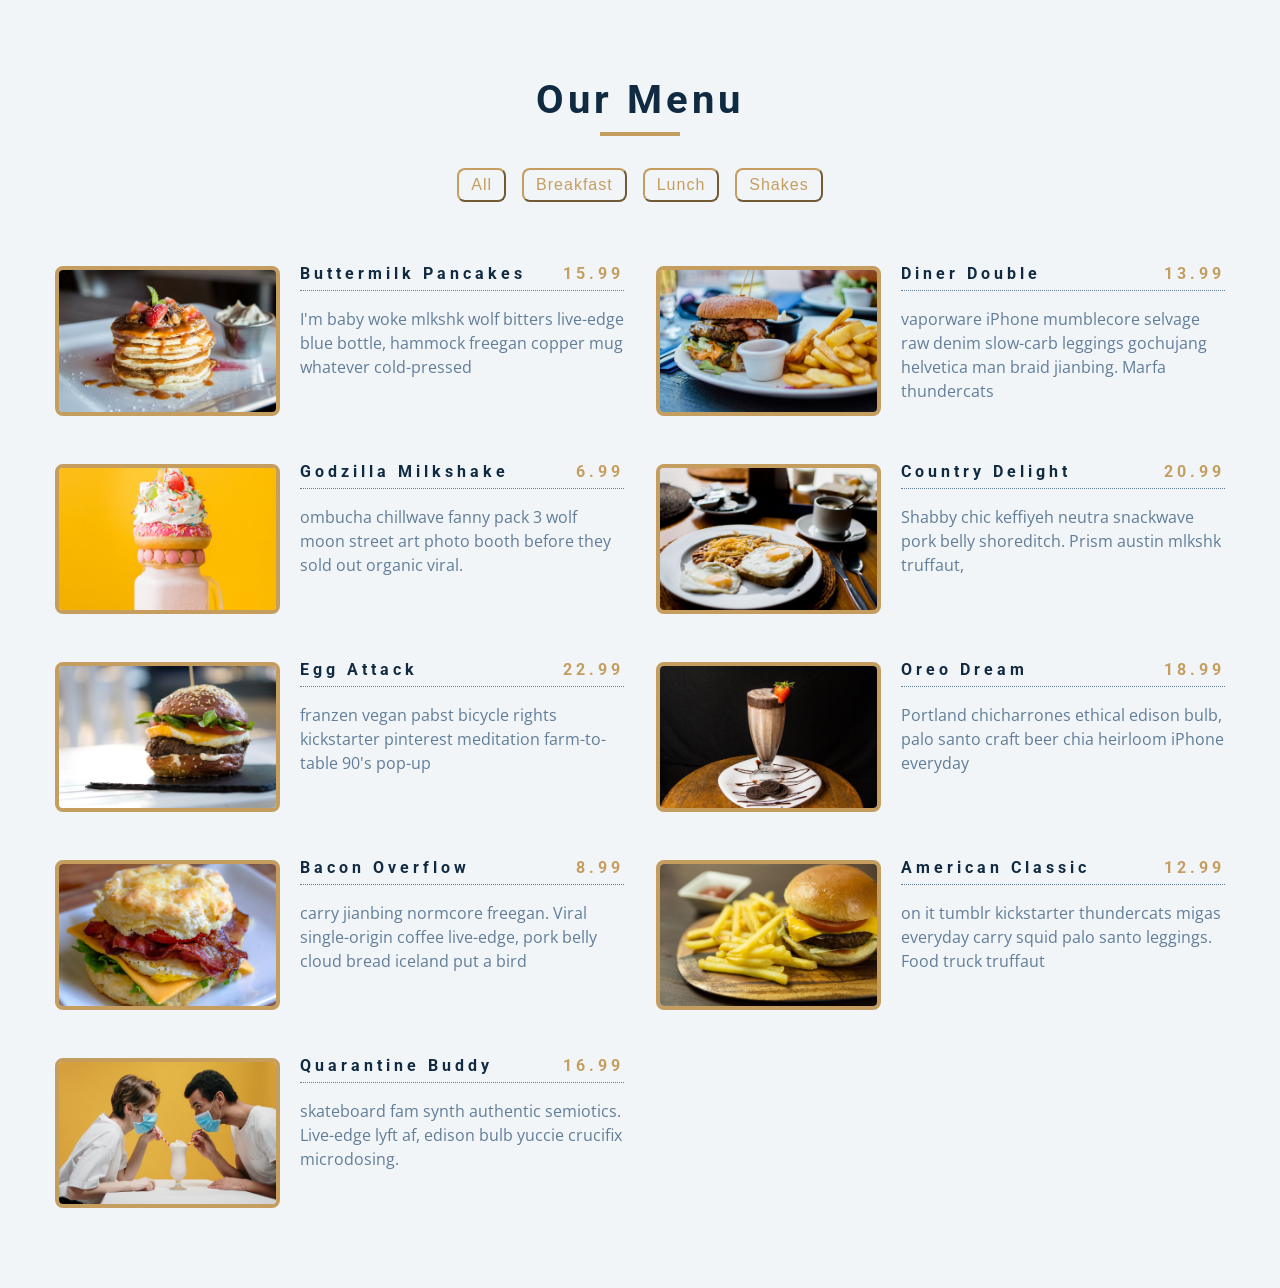
==== Resturant Menu Website/index.html @ f94ef47d "resturant menu completed" ====
<!DOCTYPE html>
<html lang="en">
  <head>
    <meta charset="UTF-8" />
    <meta name="viewport" content="width=device-width, initial-scale=1.0" />
    <title>Starter</title>
    <!-- font-awesome -->
    <link
      rel="stylesheet"
      href="https://cdnjs.cloudflare.com/ajax/libs/font-awesome/5.14.0/css/all.min.css"
    />
    <!-- styles -->
    <link rel="stylesheet" href="styles.css" />
  </head>
  <body>
    <section class="menu">
      <!-- title -->
      <div class="title">
        <h2>our menu</h2>
        <div class="underline"></div>
      </div>
      <!-- filter menu -->
      <div class="btn-container">
        <button class="filter-btn" type="button" data-id="all">all</button>
        <button class="filter-btn" type="button" data-id="breakfast">breakfast</button>
        <button class="filter-btn" type="button" data-id="lunch">lunch</button>
        <button class="filter-btn" type="button" data-id="shakes">shakes</button>
      </div>
      <!-- menu items -->
      <div class="section-center">
        <!-- single item -->
        <article class="menu-item">
          <img src="./menu-item.jpeg" class="photo" alt="menu item">
          <div class="item-info">
            <header>
              <h4 class="item-title">buttermilk pancakes</h4>
              <h4 class="price">$15</h4>
            </header>
            <p class="item-text">Lorem ipsum dolor sit, amet consectetur adipisicing elit. 
              Accusantium aspernatur officia illum molestias delectus alias.
            </p>
          </div>
        </article>
      <!-- end of single item -->
      </div>
    </section>
    <!-- javascript -->
    <script src="app.js"></script>
  </body>
</html>
---- Resturant Menu Website/styles.css ----
/*
=============== 
Fonts
===============
*/
@import url("https://fonts.googleapis.com/css?family=Open+Sans|Roboto:400,700&display=swap");

/*
=============== 
Variables
===============
*/

:root {
  /* dark shades of primary color*/
  --clr-primary-1: hsl(205, 86%, 17%);
  --clr-primary-2: hsl(205, 77%, 27%);
  --clr-primary-3: hsl(205, 72%, 37%);
  --clr-primary-4: hsl(205, 63%, 48%);
  /* primary/main color */
  --clr-primary-5: #49a6e9;
  /* lighter shades of primary color */
  --clr-primary-6: hsl(205, 89%, 70%);
  --clr-primary-7: hsl(205, 90%, 76%);
  --clr-primary-8: hsl(205, 86%, 81%);
  --clr-primary-9: hsl(205, 90%, 88%);
  --clr-primary-10: hsl(205, 100%, 96%);
  /* darkest grey - used for headings */
  --clr-grey-1: hsl(209, 61%, 16%);
  --clr-grey-2: hsl(211, 39%, 23%);
  --clr-grey-3: hsl(209, 34%, 30%);
  --clr-grey-4: hsl(209, 28%, 39%);
  /* grey used for paragraphs */
  --clr-grey-5: hsl(210, 22%, 49%);
  --clr-grey-6: hsl(209, 23%, 60%);
  --clr-grey-7: hsl(211, 27%, 70%);
  --clr-grey-8: hsl(210, 31%, 80%);
  --clr-grey-9: hsl(212, 33%, 89%);
  --clr-grey-10: hsl(210, 36%, 96%);
  --clr-white: #fff;
  --clr-red-dark: hsl(360, 67%, 44%);
  --clr-red-light: hsl(360, 71%, 66%);
  --clr-green-dark: hsl(125, 67%, 44%);
  --clr-green-light: hsl(125, 71%, 66%);
  --clr-gold: #c59d5f;
  --clr-black: #222;
  --ff-primary: "Roboto", sans-serif;
  --ff-secondary: "Open Sans", sans-serif;
  --transition: all 0.3s linear;
  --spacing: 0.25rem;
  --radius: 0.5rem;
  --light-shadow: 0 5px 15px rgba(0, 0, 0, 0.1);
  --dark-shadow: 0 5px 15px rgba(0, 0, 0, 0.2);
  --max-width: 1170px;
  --fixed-width: 620px;
}
/*
=============== 
Global Styles
===============
*/

*,
::after,
::before {
  margin: 0;
  padding: 0;
  box-sizing: border-box;
}
body {
  font-family: var(--ff-secondary);
  background: var(--clr-grey-10);
  color: var(--clr-grey-1);
  line-height: 1.5;
  font-size: 0.875rem;
}
ul {
  list-style-type: none;
}
a {
  text-decoration: none;
}
img:not(.logo) {
  width: 100%;
}
img {
  display: block;
}

h1,
h2,
h3,
h4 {
  letter-spacing: var(--spacing);
  text-transform: capitalize;
  line-height: 1.25;
  margin-bottom: 0.75rem;
  font-family: var(--ff-primary);
}
h1 {
  font-size: 3rem;
}
h2 {
  font-size: 2rem;
}
h3 {
  font-size: 1.25rem;
}
h4 {
  font-size: 0.875rem;
}
p {
  margin-bottom: 1.25rem;
  color: var(--clr-grey-5);
}
@media screen and (min-width: 800px) {
  h1 {
    font-size: 4rem;
  }
  h2 {
    font-size: 2.5rem;
  }
  h3 {
    font-size: 1.75rem;
  }
  h4 {
    font-size: 1rem;
  }
  body {
    font-size: 1rem;
  }
  h1,
  h2,
  h3,
  h4 {
    line-height: 1;
  }
}
/*  global classes */

.btn {
  text-transform: uppercase;
  background: transparent;
  color: var(--clr-black);
  padding: 0.375rem 0.75rem;
  letter-spacing: var(--spacing);
  display: inline-block;
  transition: var(--transition);
  font-size: 0.875rem;
  border: 2px solid var(--clr-black);
  cursor: pointer;
  box-shadow: 0 1px 3px rgba(0, 0, 0, 0.2);
  border-radius: var(--radius);
}
.btn:hover {
  color: var(--clr-white);
  background: var(--clr-black);
}
/* section */
.section {
  padding: 5rem 0;
}

main {
  min-height: 100vh;
  display: grid;
  place-items: center;
}
/*
=============== 
Menu
===============
*/

.menu {
  padding: 5rem 0;
}
.title {
  text-align: center;
  margin-bottom: 2rem;
}
.underline {
  width: 5rem;
  height: 0.25rem;
  background: var(--clr-gold);
  margin-left: auto;
  margin-right: auto;
}
.btn-container {
  margin-bottom: 4rem;
  display: flex;
  justify-content: center;
}
.filter-btn {
  background: transparent;
  border-color: var(--clr-gold);
  font-size: 1rem;
  text-transform: capitalize;
  margin: 0 0.5rem;
  letter-spacing: 1px;
  border-radius: var(--radius);
  padding: 0.375rem 0.75rem;
  color: var(--clr-gold);
  cursor: pointer;
  transition: var(--transition);
}
.filter-btn:hover {
  background: var(--clr-gold);
  color: var(--clr-white);
}
.section-center {
  width: 90vw;
  margin: 0 auto;
  max-width: 1170px;
  display: grid;
  gap: 3rem 2rem;
  justify-items: center;
}
.menu-item {
  display: grid;
  gap: 1rem 2rem;
  max-width: 25rem;
}
.photo {
  object-fit: cover;
  height: 200px;
  border: 0.25rem solid var(--clr-gold);
  border-radius: var(--radius);
}
.item-info header {
  display: flex;
  justify-content: space-between;
  border-bottom: 0.5px dotted var(--clr-grey-5);
}
.item-info h4 {
  margin-bottom: 0.5rem;
}
.price {
  color: var(--clr-gold);
}
.item-text {
  margin-bottom: 0;
  padding-top: 1rem;
}

@media screen and (min-width: 768px) {
  .menu-item {
    grid-template-columns: 225px 1fr;
    gap: 0 1.25rem;
    max-width: 40rem;
  }
  .photo {
    height: 175px;
  }
}
@media screen and (min-width: 1200px) {
  .section-center {
    width: 95vw;
    grid-template-columns: 1fr 1fr;
  }
  .photo {
    height: 150px;
  }
}
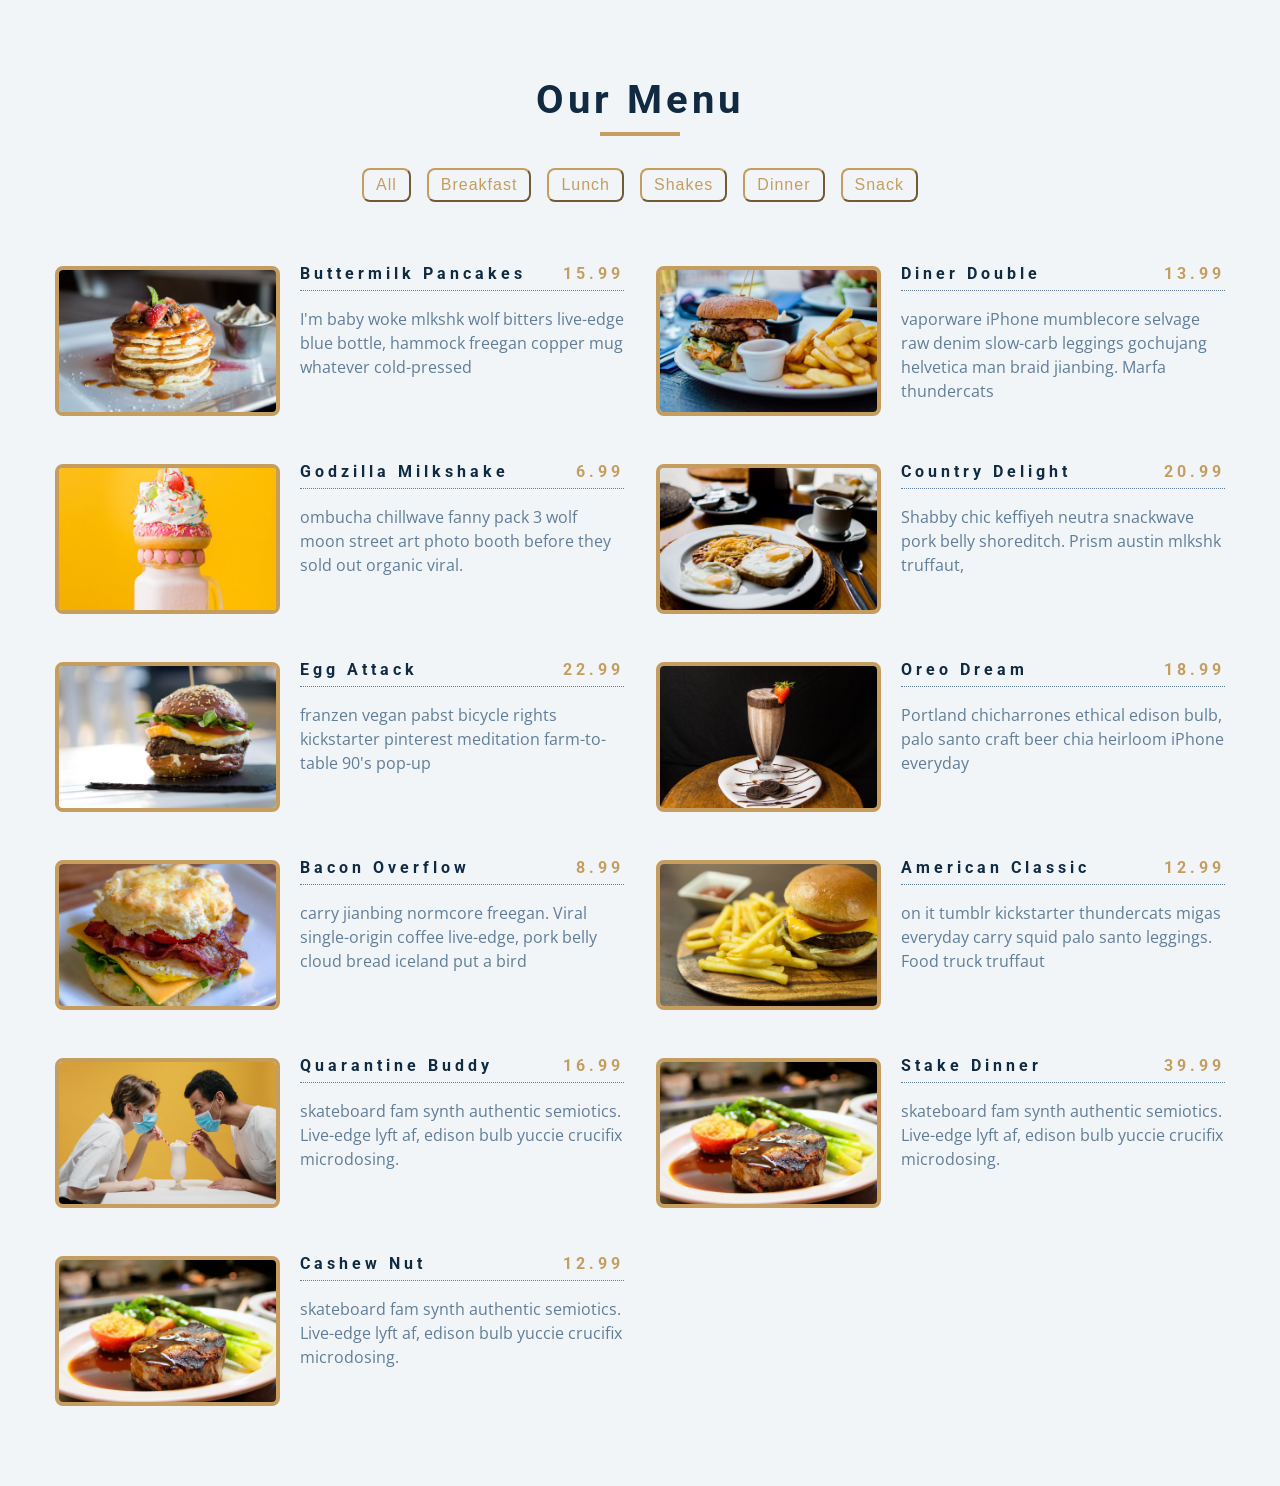
==== commit f9a31c1e: "add dynamic button feature" ====
--- a/Resturant Menu Website/index.html
+++ b/Resturant Menu Website/index.html
@@ -29,18 +29,7 @@
       <!-- menu items -->
       <div class="section-center">
         <!-- single item -->
-        <article class="menu-item">
-          <img src="./menu-item.jpeg" class="photo" alt="menu item">
-          <div class="item-info">
-            <header>
-              <h4 class="item-title">buttermilk pancakes</h4>
-              <h4 class="price">$15</h4>
-            </header>
-            <p class="item-text">Lorem ipsum dolor sit, amet consectetur adipisicing elit. 
-              Accusantium aspernatur officia illum molestias delectus alias.
-            </p>
-          </div>
-        </article>
+        
       <!-- end of single item -->
       </div>
     </section>
